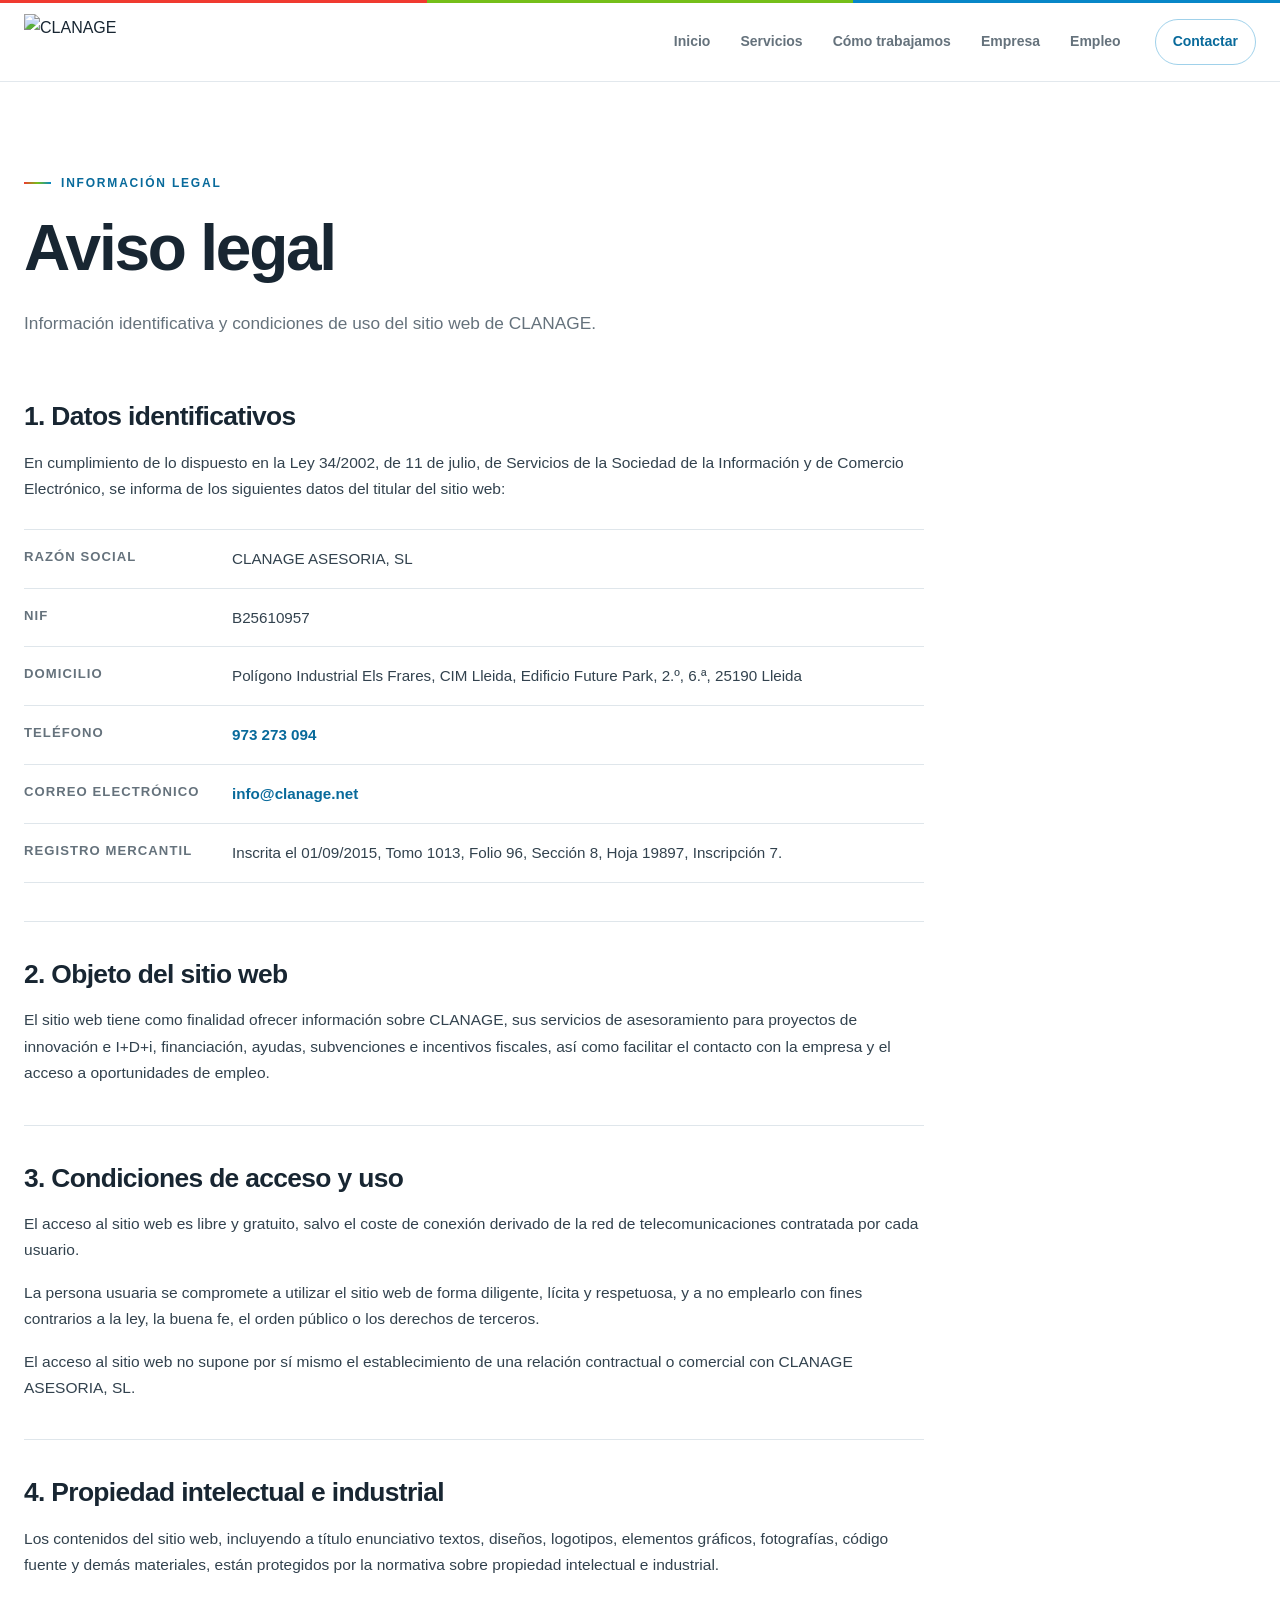
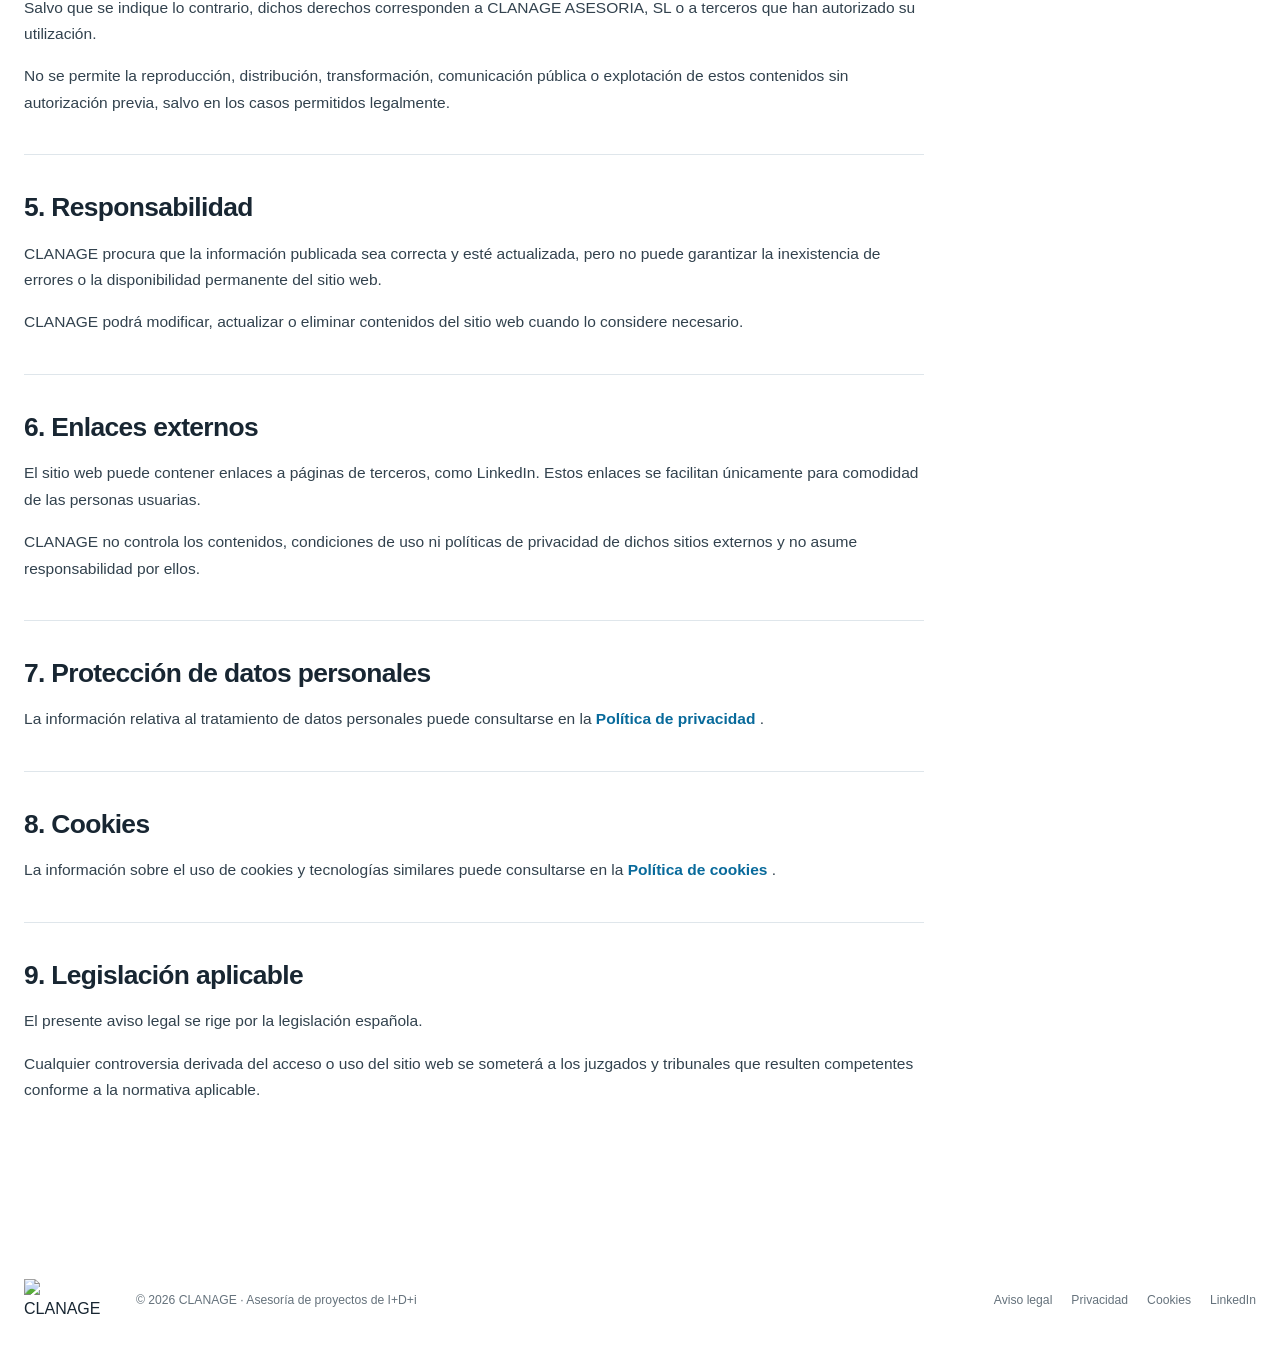
==== aviso-legal.html @ 8b99ddd6 "Add files via upload" ====
<!DOCTYPE html>
<html lang="es">
<head>
    <meta charset="UTF-8">
    <meta name="viewport" content="width=device-width, initial-scale=1.0">
    <meta
        name="description"
        content="Aviso legal del sitio web de CLANAGE ASESORIA, SL."
    >
    <meta name="theme-color" content="#ffffff">
    <title>Aviso legal | CLANAGE</title>
    <link rel="stylesheet" href="style.css">
</head>
<body>
    <a class="skip-link" href="#contenido">Saltar al contenido</a>
    <header class="site-header">
        <div class="nav-shell">
            <a
                class="brand"
                href="index.html#inicio"
                aria-label="CLANAGE, volver al inicio"
            >
                <img
                    src="assets/logo_sin_fondo.png"
                    alt="CLANAGE"
                    width="2048"
                    height="1008"
                >
            </a>
            <nav
                class="nav-menu"
                aria-label="Navegación principal"
            >
                <a href="index.html#inicio">Inicio</a>
                <a href="index.html#servicios">Servicios</a>
                <a href="index.html#metodo">Cómo trabajamos</a>
                <a href="index.html#empresa">Empresa</a>
                <a href="index.html#empleo">Empleo</a>
            </nav>
            <a
                class="header-contact"
                href="index.html#contacto"
            >
                Contactar
            </a>
        </div>
    </header>
    <main id="contenido">
        <section class="legal-page">
            <div class="section legal-shell">
                <div class="legal-header">
                    <p class="eyebrow">
                        <span></span>
                        Información legal
                    </p>
                    <h1>
                        Aviso legal
                    </h1>
                    <p>
                        Información identificativa y condiciones de uso
                        del sitio web de CLANAGE.
                    </p>
                </div>
                <div class="legal-content">
                    <section>
                        <h2>1. Datos identificativos</h2>
                        <p>
                            En cumplimiento de lo dispuesto en la Ley 34/2002,
                            de 11 de julio, de Servicios de la Sociedad de la
                            Información y de Comercio Electrónico, se informa
                            de los siguientes datos del titular del sitio web:
                        </p>
                        <dl class="legal-data">
                            <div>
                                <dt>Razón social</dt>
                                <dd>CLANAGE ASESORIA, SL</dd>
                            </div>
                            <div>
                                <dt>NIF</dt>
                                <dd>B25610957</dd>
                            </div>
                            <div>
                                <dt>Domicilio</dt>
                                <dd>
                                    Polígono Industrial Els Frares,
                                    CIM Lleida, Edificio Future Park,
                                    2.º, 6.ª, 25190 Lleida
                                </dd>
                            </div>
                            <div>
                                <dt>Teléfono</dt>
                                <dd>
                                    <a href="tel:+34973273094">
                                        973 273 094
                                    </a>
                                </dd>
                            </div>
                            <div>
                                <dt>Correo electrónico</dt>
                                <dd>
                                    <a href="mailto:info@clanage.net">
                                        info@clanage.net
                                    </a>
                                </dd>
                            </div>
                            <div>
                                <dt>Registro Mercantil</dt>
                                <dd>
                                    Inscrita el 01/09/2015,
                                    Tomo 1013, Folio 96,
                                    Sección 8, Hoja 19897,
                                    Inscripción 7.
                                </dd>
                            </div>
                        </dl>
                    </section>
                    <section>
                        <h2>2. Objeto del sitio web</h2>
                        <p>
                            El sitio web tiene como finalidad ofrecer
                            información sobre CLANAGE, sus servicios de
                            asesoramiento para proyectos de innovación e I+D+i,
                            financiación, ayudas, subvenciones e incentivos
                            fiscales, así como facilitar el contacto con la
                            empresa y el acceso a oportunidades de empleo.
                        </p>
                    </section>
                    <section>
                        <h2>3. Condiciones de acceso y uso</h2>
                        <p>
                            El acceso al sitio web es libre y gratuito,
                            salvo el coste de conexión derivado de la red
                            de telecomunicaciones contratada por cada usuario.
                        </p>
                        <p>
                            La persona usuaria se compromete a utilizar el
                            sitio web de forma diligente, lícita y respetuosa,
                            y a no emplearlo con fines contrarios a la ley,
                            la buena fe, el orden público o los derechos de
                            terceros.
                        </p>
                        <p>
                            El acceso al sitio web no supone por sí mismo
                            el establecimiento de una relación contractual
                            o comercial con CLANAGE ASESORIA, SL.
                        </p>
                    </section>
                    <section>
                        <h2>4. Propiedad intelectual e industrial</h2>
                        <p>
                            Los contenidos del sitio web, incluyendo a título
                            enunciativo textos, diseños, logotipos, elementos
                            gráficos, fotografías, código fuente y demás
                            materiales, están protegidos por la normativa
                            sobre propiedad intelectual e industrial.
                        </p>
                        <p>
                            Salvo que se indique lo contrario, dichos derechos
                            corresponden a CLANAGE ASESORIA, SL o a terceros
                            que han autorizado su utilización.
                        </p>
                        <p>
                            No se permite la reproducción, distribución,
                            transformación, comunicación pública o explotación
                            de estos contenidos sin autorización previa,
                            salvo en los casos permitidos legalmente.
                        </p>
                    </section>
                    <section>
                        <h2>5. Responsabilidad</h2>
                        <p>
                            CLANAGE procura que la información publicada
                            sea correcta y esté actualizada, pero no puede
                            garantizar la inexistencia de errores o la
                            disponibilidad permanente del sitio web.
                        </p>
                        <p>
                            CLANAGE podrá modificar, actualizar o eliminar
                            contenidos del sitio web cuando lo considere
                            necesario.
                        </p>
                    </section>
                    <section>
                        <h2>6. Enlaces externos</h2>
                        <p>
                            El sitio web puede contener enlaces a páginas
                            de terceros, como LinkedIn. Estos enlaces se
                            facilitan únicamente para comodidad de las
                            personas usuarias.
                        </p>
                        <p>
                            CLANAGE no controla los contenidos, condiciones
                            de uso ni políticas de privacidad de dichos
                            sitios externos y no asume responsabilidad por
                            ellos.
                        </p>
                    </section>
                    <section>
                        <h2>7. Protección de datos personales</h2>
                        <p>
                            La información relativa al tratamiento de datos
                            personales puede consultarse en la
                            <a href="privacidad.html">
                                Política de privacidad
                            </a>.
                        </p>
                    </section>
                    <section>
                        <h2>8. Cookies</h2>
                        <p>
                            La información sobre el uso de cookies y
                            tecnologías similares puede consultarse en la
                            <a href="cookies.html">
                                Política de cookies
                            </a>.
                        </p>
                    </section>
                    <section>
                        <h2>9. Legislación aplicable</h2>
                        <p>
                            El presente aviso legal se rige por la legislación
                            española.
                        </p>
                        <p>
                            Cualquier controversia derivada del acceso o uso
                            del sitio web se someterá a los juzgados y
                            tribunales que resulten competentes conforme
                            a la normativa aplicable.
                        </p>
                    </section>
                </div>
            </div>
        </section>
    </main>
    <footer class="site-footer">
        <div class="footer-shell">
            <a
                class="footer-brand"
                href="index.html#inicio"
                aria-label="CLANAGE, volver al inicio"
            >
                <img
                    src="assets/logo_sin_fondo_letras_negras.png"
                    alt="CLANAGE"
                >
            </a>
            <p>
                © 2026 CLANAGE · Asesoría de proyectos de I+D+i
            </p>
            <div class="footer-links">
                <a href="aviso-legal.html">
                    Aviso legal
                </a>
                <a href="privacidad.html">
                    Privacidad
                </a>
                <a href="cookies.html">
                    Cookies
                </a>
                <a
                    href="https://www.linkedin.com/company/clanage-asesoria-sl/"
                    target="_blank"
                    rel="noopener noreferrer"
                >
                    LinkedIn
                </a>
            </div>
        </div>
    </footer>
</body>
</html>
---- style.css ----
/* ============================================================
   FUENTES LOCALES
   ============================================================ */

@font-face {
    font-family: "DM Sans";
    src: url("assets/fonts/DMSans_18pt-Regular.ttf") format("truetype");
    font-weight: 400;
    font-style: normal;
    font-display: swap;
}

@font-face {
    font-family: "DM Sans";
    src: url("assets/fonts/DMSans_18pt-Medium.ttf") format("truetype");
    font-weight: 500;
    font-style: normal;
    font-display: swap;
}

@font-face {
    font-family: "DM Sans";
    src: url("assets/fonts/DMSans_18pt-SemiBold.ttf") format("truetype");
    font-weight: 600;
    font-style: normal;
    font-display: swap;
}

@font-face {
    font-family: "DM Sans";
    src: url("assets/fonts/DMSans_18pt-Bold.ttf") format("truetype");
    font-weight: 700;
    font-style: normal;
    font-display: swap;
}

@font-face {
    font-family: "Newsreader";
    src: url("assets/fonts/Newsreader_14pt-MediumItalic.ttf") format("truetype");
    font-weight: 500;
    font-style: italic;
    font-display: swap;
}

/* ============================================================
   VARIABLES Y CONFIGURACIÓN GENERAL
   ============================================================ */

:root {
    --ink: #182632;
    --ink-soft: #32424e;
    --muted: #65727c;
    --line: #dfe6eb;
    --line-strong: #cbd6dd;
    --surface: #f6f9fb;
    --white: #ffffff;

    --red: #f03a30;
    --red-soft: #fff1ef;
    --green: #75bf19;
    --green-soft: #f2fae9;
    --blue: #0787c8;
    --blue-dark: #086a9b;
    --blue-soft: #edf8fd;

    --shadow: 0 24px 70px rgba(23, 49, 68, 0.09);

    --content: 1320px;
}


* {
    box-sizing: border-box;
}


html {
    scroll-behavior: smooth;
}


body {
    margin: 0;
    color: var(--ink);
    background: var(--white);
    font-family: "DM Sans", Arial, sans-serif;
    font-size: 16px;
    line-height: 1.7;
    text-rendering: optimizeLegibility;
}


body::before {
    position: fixed;
    inset: 0 0 auto;
    z-index: 2000;

    height: 3px;

    background: linear-gradient(
        90deg,
        var(--red) 0 33.333%,
        var(--green) 33.333% 66.666%,
        var(--blue) 66.666% 100%
    );

    content: "";
}


img {
    display: block;
    max-width: 100%;
}


a {
    color: inherit;
    text-decoration: none;
}


h1,
h2,
h3,
p {
    margin-top: 0;
}


h1,
h2,
h3 {
    color: var(--ink);
    font-weight: 600;
    line-height: 1.12;
    letter-spacing: -0.035em;
}


h1 em,
h2 em {
    font-family: "Newsreader", Georgia, serif;
    font-weight: 500;
}


section[id] {
    scroll-margin-top: 92px;
}


.section {
    width: min(var(--content), calc(100% - 48px));
    margin-inline: auto;
}


.skip-link {
    position: fixed;
    top: 12px;
    left: 12px;
    z-index: 3000;

    padding: 10px 14px;

    color: var(--white);
    background: var(--ink);

    border-radius: 5px;

    transform: translateY(-150%);
}


.skip-link:focus {
    transform: translateY(0);
}


a:focus-visible {
    outline: 3px solid rgba(7, 135, 200, 0.35);
    outline-offset: 4px;
}


/* ============================================================
   CABECERA
   ============================================================ */

.site-header {
    position: fixed;
    top: 3px;
    left: 0;
    z-index: 1000;

    width: 100%;

    background: rgba(255, 255, 255, 0.94);

    border-bottom: 1px solid rgba(223, 230, 235, 0.9);

    backdrop-filter: blur(14px);
    -webkit-backdrop-filter: blur(14px);
}


.nav-shell {
    width: min(var(--content), calc(100% - 48px));
    height: 78px;

    margin-inline: auto;

    display: flex;
    align-items: center;
}


.brand {
    width: 114px;
    flex: 0 0 auto;
}


.brand img {
    width: 100%;
    height: 56px;

    object-fit: contain;
}


.nav-menu {
    display: flex;
    align-items: center;

    gap: 30px;

    margin-left: auto;
    margin-right: 34px;
}


.nav-menu a,
.header-contact {
    font-size: 0.875rem;
    font-weight: 600;
}


.nav-menu a {
    position: relative;

    color: var(--muted);

    transition: color 180ms ease;
}


.nav-menu a::after {
    position: absolute;
    right: 0;
    bottom: -8px;
    left: 0;

    height: 2px;

    background: var(--blue);

    content: "";

    transform: scaleX(0);
    transform-origin: left;

    transition: transform 180ms ease;
}


.nav-menu a:hover {
    color: var(--ink);
}


.nav-menu a:hover::after {
    transform: scaleX(1);
}


.header-contact {
    padding: 10px 17px;

    color: var(--blue-dark);

    border: 1px solid rgba(7, 135, 200, 0.38);
    border-radius: 999px;

    transition:
        color 180ms ease,
        background 180ms ease,
        border-color 180ms ease;
}


.header-contact:hover {
    color: var(--white);
    background: var(--blue-dark);
    border-color: var(--blue-dark);
}


/* ============================================================
   ELEMENTOS COMUNES
   ============================================================ */

.eyebrow {
    display: flex;
    align-items: center;

    gap: 10px;

    margin-bottom: 20px;

    color: var(--blue-dark);

    font-size: 0.75rem;
    font-weight: 700;
    letter-spacing: 0.15em;

    text-transform: uppercase;
}


.eyebrow > span {
    width: 27px;
    height: 2px;

    background: linear-gradient(
        90deg,
        var(--red),
        var(--green),
        var(--blue)
    );
}


.actions {
    display: flex;
    flex-wrap: wrap;

    gap: 12px;
}


.button {
    min-height: 52px;

    padding: 13px 20px;

    display: inline-flex;
    align-items: center;
    justify-content: center;

    gap: 22px;

    border: 1px solid transparent;
    border-radius: 7px;

    font-size: 0.9rem;
    font-weight: 700;

    transition:
        transform 180ms ease,
        box-shadow 180ms ease,
        background 180ms ease,
        border-color 180ms ease;
}


.button:hover {
    transform: translateY(-2px);
}


.button-primary {
    color: var(--white);
    background: var(--blue-dark);

    box-shadow: 0 11px 26px rgba(8, 106, 155, 0.18);
}


.button-primary:hover {
    background: #075a84;

    box-shadow: 0 14px 30px rgba(8, 106, 155, 0.24);
}


.button-secondary {
    color: var(--ink-soft);
    background: var(--white);

    border-color: var(--line-strong);
}


.button-secondary:hover {
    border-color: var(--blue);
}


/* ============================================================
   HERO
   ============================================================ */

.hero {
    position: relative;

    width: min(var(--content), calc(100% - 48px));

    min-height: 735px;

    margin-inline: auto;

    padding: 158px 0 88px;

    display: grid;

    grid-template-columns:
        minmax(0, 1.08fr)
        minmax(380px, 0.92fr);

    align-items: center;

    gap: clamp(55px, 8vw, 108px);
}


.hero::before {
    position: absolute;

    top: 80px;
    left: -260px;

    z-index: -1;

    width: 520px;
    height: 520px;

    background: radial-gradient(
        circle,
        rgba(240, 58, 48, 0.06),
        transparent 67%
    );

    content: "";

    pointer-events: none;
}


.hero-copy h1 {
    max-width: 720px;

    margin-bottom: 27px;

    font-size: clamp(3.15rem, 5.75vw, 5.35rem);
}


.hero-copy h1 em {
    display: inline;

    color: var(--blue-dark);
}


.hero-lead {
    max-width: 650px;

    margin-bottom: 34px;

    color: var(--muted);

    font-size: 1.1rem;
}


.hero-points {
    margin: 34px 0 0;

    padding: 24px 0 0;

    display: flex;
    flex-wrap: wrap;

    gap: 13px 25px;

    border-top: 1px solid var(--line);

    list-style: none;
}


.hero-points li {
    display: flex;
    align-items: center;

    gap: 9px;

    color: var(--ink-soft);

    font-size: 0.82rem;
    font-weight: 600;
}


.hero-points li::before {
    width: 6px;
    height: 6px;

    background: var(--green);

    border-radius: 50%;

    content: "";
}


.hero-points li:nth-child(2)::before {
    background: var(--red);
}


.hero-points li:nth-child(3)::before {
    background: var(--blue);
}


.hero-visual {
    position: relative;
}


.brand-card {
    position: relative;

    min-height: 490px;

    padding: 58px 44px 42px;

    display: flex;
    flex-direction: column;
    justify-content: center;

    overflow: hidden;

    background: linear-gradient(
        145deg,
        rgba(255, 255, 255, 0.98),
        rgba(246, 249, 251, 0.92)
    );

    border: 1px solid var(--line);

    border-radius: 30px;

    box-shadow: var(--shadow);
}


.brand-card::before {
    position: absolute;

    top: 0;
    right: 0;
    left: 0;

    height: 4px;

    background: linear-gradient(
        90deg,
        var(--red),
        var(--green),
        var(--blue)
    );

    content: "";
}


.brand-card > img {
    position: relative;

    z-index: 1;

    width: 100%;

    margin: 0 auto 30px;
}


.brand-card-copy {
    position: relative;

    z-index: 1;

    padding-top: 24px;

    border-top: 1px solid var(--line);
}


.brand-card-copy p {
    margin-bottom: 4px;

    color: var(--ink);

    font-size: 1.1rem;
    font-weight: 700;
}


.brand-card-copy span {
    color: var(--muted);

    font-size: 0.78rem;
    font-weight: 600;
    letter-spacing: 0.08em;

    text-transform: uppercase;
}


.brand-signals {
    position: absolute;

    right: 30px;
    bottom: 30px;

    z-index: 1;

    display: flex;

    gap: 7px;
}


.brand-signals span {
    width: 8px;
    height: 8px;

    border-radius: 50%;
}


.brand-signals span:nth-child(1) {
    background: var(--red);
}


.brand-signals span:nth-child(2) {
    background: var(--green);
}


.brand-signals span:nth-child(3) {
    background: var(--blue);
}

/* ============================================================
   CABECERAS DE SECCIÓN
   ============================================================ */

.section-heading {
    margin-bottom: 52px;

    display: grid;

    grid-template-columns: 1.15fr 0.85fr;

    align-items: end;

    gap: 80px;
}


.section-heading h2,
.method-intro h2,
.company-copy h2,
.jobs-copy h2,
.contact-main h2 {
    margin-bottom: 0;

    font-size: clamp(2.45rem, 4.2vw, 4rem);
}


.section-heading > p,
.method-intro > p:last-child,
.company-copy > p:not(.eyebrow),
.contact-main > p:not(.eyebrow) {
    margin-bottom: 0;

    color: var(--muted);

    font-size: 1.03rem;
}


/* ============================================================
   SERVICIOS
   ============================================================ */

.services-section {
    background: var(--blue-soft);

    border-block: 1px solid #d9edf6;
}


.services-shell {
    padding-block: 112px;
}


.services-grid {
    display: grid;

    grid-template-columns: repeat(
        3,
        minmax(0, 1fr)
    );

    gap: 18px;
}


.service-card {
    position: relative;

    min-height: 360px;

    padding: 34px;

    display: flex;
    flex-direction: column;

    overflow: hidden;

    background: var(--white);

    border: 1px solid var(--line);

    border-radius: 16px;

    transition:
        transform 200ms ease,
        border-color 200ms ease,
        box-shadow 200ms ease;
}


.service-card::before {
    position: absolute;

    top: 0;
    right: 0;
    left: 0;

    height: 3px;

    content: "";
}


.service-red::before {
    background: var(--red);
}


.service-green::before {
    background: var(--green);
}


.service-blue::before {
    background: var(--blue);
}


.service-card:hover {
    transform: translateY(-5px);

    border-color: var(--line-strong);

    box-shadow: 0 18px 44px rgba(24, 38, 50, 0.07);
}


.card-number {
    margin-bottom: 52px;

    color: var(--muted);

    font-size: 0.75rem;
    font-weight: 700;
    letter-spacing: 0.12em;
}


.service-card h3 {
    max-width: 280px;

    margin-bottom: 15px;

    font-size: 1.7rem;
}


.service-card p {
    margin-bottom: 25px;

    color: var(--muted);

    font-size: 0.92rem;
}


.card-label {
    margin-top: auto;

    font-size: 0.78rem;
    font-weight: 700;
}


.service-red .card-label {
    color: #bd3029;
}


.service-green .card-label {
    color: #568f12;
}


.service-blue .card-label {
    color: var(--blue-dark);
}


/* ============================================================
   MÉTODO
   ============================================================ */

.method-section {
    background: var(--white);

    border-block: 1px solid var(--line);
}


.method-shell {
    padding-block: 112px;

    display: grid;

    grid-template-columns: 0.82fr 1.18fr;

    gap: clamp(65px, 9vw, 130px);
}


.method-intro {
    align-self: start;

    position: static;
}


.method-intro h2 {
    margin-bottom: 25px;
}


.process-list {
    margin: 0;

    padding: 0;

    border-top: 1px solid var(--line-strong);

    list-style: none;
}


.process-list li {
    padding: 28px 0;

    display: grid;

    grid-template-columns: 54px 1fr;

    gap: 22px;

    border-bottom: 1px solid var(--line-strong);
}


.process-list > li > span {
    width: 40px;
    height: 40px;

    display: grid;

    place-items: center;

    color: var(--blue-dark);

    background: var(--blue-soft);

    border-radius: 50%;

    font-size: 0.72rem;
    font-weight: 700;
}


.process-list li:nth-child(2) > span {
    color: #b82c25;

    background: var(--red-soft);
}


.process-list li:nth-child(3) > span {
    color: #568f12;

    background: var(--green-soft);
}


.process-list li:nth-child(4) > span {
    color: #5f6b74;

    background: #eef1f3;
}


.process-list h3 {
    margin-bottom: 7px;

    font-size: 1.25rem;

    letter-spacing: -0.02em;
}


.process-list p {
    margin: 0;

    color: var(--muted);

    font-size: 0.93rem;
}


/* ============================================================
   EMPRESA Y VALORES
   ============================================================ */

.company-section {
    background: var(--blue-soft);

    border-block: 1px solid #d9edf6;
}


.company-shell {
    padding-block: 112px;

    display: grid;

    grid-template-columns: 1.05fr 0.95fr;

    align-items: center;

    gap: clamp(65px, 9vw, 125px);
}


.company-copy h2 {
    margin-bottom: 29px;
}


.company-copy > p + p {
    margin-top: 18px;
}


.values-panel {
    padding: 34px;

    background: var(--white);

    border: 1px solid var(--line);

    border-radius: 20px;

    box-shadow: 0 20px 55px rgba(24, 38, 50, 0.06);
}


.values-title {
    margin-bottom: 15px;

    color: var(--muted);

    font-size: 0.75rem;
    font-weight: 700;
    letter-spacing: 0.13em;

    text-transform: uppercase;
}


.value {
    padding: 21px 0;

    display: grid;

    grid-template-columns: 58px 1fr;

    align-items: center;

    gap: 18px;

    border-bottom: 1px solid var(--line);
}


.value:last-child {
    border-bottom: 0;
}


.value > span {
    width: 48px;
    height: 48px;

    display: grid;

    place-items: center;

    border-radius: 14px;

    font-size: 1.25rem;
    font-weight: 700;
}


.value-red > span {
    color: #b82c25;

    background: var(--red-soft);
}


.value-green > span {
    color: #568f12;

    background: var(--green-soft);
}


.value-blue > span {
    color: var(--blue-dark);

    background: var(--blue-soft);
}


.value h3 {
    margin-bottom: 3px;

    font-size: 1.05rem;

    letter-spacing: -0.015em;
}


.value p {
    margin: 0;

    color: var(--muted);

    font-size: 0.84rem;
}


/* ============================================================
   EMPLEO
   ============================================================ */

.jobs-section {
    background: var(--white);
}


.jobs-shell {
    padding-block: 112px;

    display: grid;

    grid-template-columns: 1.05fr 0.95fr;

    align-items: center;

    gap: clamp(65px, 9vw, 125px);
}


.jobs-copy h2 {
    max-width: 720px;

    margin-bottom: 29px;
}


.jobs-copy > p:not(.eyebrow) {
    max-width: 680px;

    margin-bottom: 0;

    color: var(--muted);

    font-size: 1.03rem;
}


.jobs-copy > p + p {
    margin-top: 18px;
}


.jobs-copy .actions {
    margin-top: 34px;
}


.jobs-panel {
    padding: 34px;

    background: var(--surface);

    border: 1px solid var(--line);

    border-radius: 20px;
}


.jobs-panel-label {
    margin-bottom: 15px;

    color: var(--blue-dark);

    font-size: 0.75rem;
    font-weight: 700;
    letter-spacing: 0.13em;

    text-transform: uppercase;
}


.jobs-panel h3 {
    margin-bottom: 17px;

    font-size: 1.75rem;
}


.jobs-panel > p:not(.jobs-panel-label) {
    margin-bottom: 27px;

    color: var(--muted);

    font-size: 0.92rem;
}


.jobs-detail {
    padding: 18px 0;

    display: grid;

    grid-template-columns: 42px 1fr;

    align-items: center;

    gap: 15px;

    border-top: 1px solid var(--line);
}


.jobs-detail > span {
    width: 34px;
    height: 34px;

    display: grid;

    place-items: center;

    color: var(--blue-dark);

    background: var(--blue-soft);

    border-radius: 50%;

    font-size: 0.7rem;
    font-weight: 700;
}


.jobs-detail p {
    margin: 0;

    color: var(--ink-soft);

    font-size: 0.88rem;
}


/* ============================================================
   CONTACTO
   ============================================================ */

.contact-section {
    position: relative;

    overflow: hidden;

    background: var(--blue-soft);

    border-top: 1px solid #d9edf6;
}


.contact-section::after {
    position: absolute;

    top: -250px;
    right: -170px;

    width: 520px;
    height: 520px;

    background: radial-gradient(
        circle,
        rgba(117, 191, 25, 0.12),
        transparent 68%
    );

    content: "";

    pointer-events: none;
}


.contact-shell {
    position: relative;

    z-index: 1;

    padding-block: 105px;

    display: grid;

    grid-template-columns: 1fr 0.9fr;

    gap: clamp(65px, 9vw, 120px);
}


.contact-main h2 {
    margin-bottom: 24px;
}


.contact-main > p:not(.eyebrow) {
    max-width: 610px;

    margin-bottom: 32px;
}


.locations {
    padding-left: 46px;

    border-left: 1px solid rgba(8, 106, 155, 0.2);
}


.locations article {
    padding: 2px 0 28px;
}


.locations article + article {
    padding-top: 28px;

    border-top: 1px solid rgba(8, 106, 155, 0.16);
}


.location-label {
    margin-bottom: 3px;

    color: var(--blue-dark);

    font-size: 0.72rem;
    font-weight: 700;
    letter-spacing: 0.12em;

    text-transform: uppercase;
}


.locations h3 {
    margin-bottom: 10px;

    font-size: 1.45rem;
}


.locations address {
    color: var(--muted);

    font-size: 0.9rem;
    font-style: normal;

    line-height: 1.75;
}


/* ============================================================
   PIE DE PÁGINA
   ============================================================ */

.site-footer {
    background: var(--white);
}


.footer-shell {
    width: min(var(--content), calc(100% - 48px));

    min-height: 98px;

    margin-inline: auto;

    display: flex;
    align-items: center;

    gap: 30px;
}


.footer-brand {
    width: 82px;

    flex: 0 0 auto;
}


.footer-shell p {
    margin: 0;

    color: var(--muted);

    font-size: 0.76rem;
}


.footer-links {
    margin-left: auto;

    display: flex;
    flex-wrap: wrap;

    gap: 19px;
}


.footer-links a {
    color: var(--muted);

    font-size: 0.76rem;

    transition: color 180ms ease;
}


.footer-links a:hover {
    color: var(--blue-dark);
}

/* ============================================================
   PÁGINAS LEGALES
   ============================================================ */

.legal-page {
    min-height: calc(100vh - 98px);
    padding-top: 81px;
    background: var(--white);
}


.legal-shell {
    padding-block: 92px 110px;
}


.legal-header {
    max-width: 850px;
    margin-bottom: 64px;
}


.legal-header h1 {
    margin-bottom: 24px;
    font-size: clamp(3rem, 5vw, 5rem);
}


.legal-header > p:not(.eyebrow) {
    max-width: 720px;
    margin-bottom: 0;

    color: var(--muted);

    font-size: 1.08rem;
}


.legal-content {
    max-width: 900px;
}


.legal-content section {
    padding: 38px 0;
    border-top: 1px solid var(--line);
}


.legal-content section:first-child {
    padding-top: 0;
    border-top: 0;
}


.legal-content h2 {
    margin-bottom: 18px;

    font-size: 1.65rem;
    letter-spacing: -0.025em;
}


.legal-content p {
    margin-bottom: 16px;

    color: var(--ink-soft);

    font-size: 0.97rem;
}


.legal-content p:last-child {
    margin-bottom: 0;
}


.legal-content a {
    color: var(--blue-dark);
    font-weight: 600;
}


.legal-content a:hover {
    text-decoration: underline;
}


.legal-content ul {
    margin: 20px 0 0;
    padding-left: 22px;
}


.legal-content li {
    margin-bottom: 8px;

    color: var(--ink-soft);

    font-size: 0.97rem;
}


.legal-data {
    margin: 26px 0 0;
}


.legal-data > div {
    padding: 16px 0;

    display: grid;

    grid-template-columns: 180px 1fr;

    gap: 28px;

    border-top: 1px solid var(--line);
}


.legal-data > div:last-child {
    border-bottom: 1px solid var(--line);
}


.legal-data dt {
    color: var(--muted);

    font-size: 0.82rem;
    font-weight: 700;

    text-transform: uppercase;

    letter-spacing: 0.08em;
}


.legal-data dd {
    margin: 0;

    color: var(--ink-soft);

    font-size: 0.95rem;
}

/* ============================================================
   ADAPTACIÓN A TABLETS
   ============================================================ */

@media (max-width: 980px) {

    .hero {
        grid-template-columns:
            minmax(0, 1fr)
            minmax(330px, 0.82fr);

        gap: 45px;
    }


    .brand-card {
        min-height: 420px;

        padding-inline: 34px;
    }


    .services-grid {
        grid-template-columns: 1fr 1fr;
    }


    .service-card:last-child {
        grid-column: 1 / -1;

        min-height: 300px;
    }


    .nav-menu {
        gap: 20px;

        margin-right: 22px;
    }
}


/* ============================================================
   ADAPTACIÓN A MÓVILES Y TABLETS PEQUEÑAS
   ============================================================ */

@media (max-width: 780px) {

    .section,
    .hero,
    .nav-shell,
    .footer-shell {
        width: min(100% - 32px, var(--content));
    }


    .nav-shell {
        height: 70px;
    }


    .brand {
        width: 102px;
    }


    .nav-menu {
        display: none;
    }


    .header-contact {
        margin-left: auto;

        padding: 8px 14px;

        font-size: 0.8rem;
    }


    .hero {
        min-height: auto;

        padding: 125px 0 72px;

        grid-template-columns: 1fr;

        gap: 54px;
    }


    .hero-copy h1 {
        max-width: 680px;

        font-size: clamp(2.8rem, 11.5vw, 4.8rem);
    }


    .hero-lead {
        font-size: 1rem;
    }


    .hero-visual {
        width: min(100%, 520px);

        margin-inline: auto;
    }


    .brand-card {
        min-height: 390px;
    }


    .services-shell,
    .company-shell,
    .jobs-shell,
    .method-shell,
    .contact-shell {
        padding-block: 78px;
    }


    .section-heading,
    .method-shell,
    .company-shell,
    .jobs-shell,
    .contact-shell {
        grid-template-columns: 1fr;

        gap: 42px;
    }


    .section-heading {
        margin-bottom: 38px;
    }


    .section-heading h2,
    .method-intro h2,
    .company-copy h2,
    .jobs-copy h2,
    .contact-main h2 {
        font-size: clamp(2.25rem, 9vw, 3.6rem);
    }


    .services-grid {
        grid-template-columns: 1fr;
    }


    .service-card,
    .service-card:last-child {
        grid-column: auto;

        min-height: 315px;
    }


    .method-intro {
        position: static;
    }


    .locations {
        padding-top: 36px;
        padding-left: 0;

        border-top: 1px solid rgba(8, 106, 155, 0.2);
        border-left: 0;
    }


    .footer-shell {
        padding: 25px 0;

        flex-wrap: wrap;
    }


    .footer-shell p {
        order: 3;

        width: 100%;
    }

    .legal-shell {
        padding-block: 72px;
    }


    .legal-header {
        margin-bottom: 46px;
    }


    .legal-header h1 {
        font-size: clamp(2.6rem, 11vw, 4rem);
    }


    .legal-data > div {
        grid-template-columns: 1fr;

        gap: 5px;
    }
}


/* ============================================================
   ADAPTACIÓN A MÓVILES PEQUEÑOS
   ============================================================ */

@media (max-width: 520px) {

    .actions {
        flex-direction: column;
    }


    .button {
        width: 100%;
    }


    .hero-points {
        display: grid;

        gap: 10px;
    }


    .brand-card {
        min-height: 330px;

        padding: 44px 25px 30px;

        border-radius: 22px;
    }


    .brand-card-copy {
        padding-top: 19px;
    }


    .brand-card-copy p {
        font-size: 1rem;
    }


    .brand-card-copy span {
        font-size: 0.68rem;
    }


    .brand-signals {
        right: 24px;
        bottom: 24px;
    }


    .service-card,
    .values-panel,
    .jobs-panel {
        padding: 28px;
    }


    .card-number {
        margin-bottom: 40px;
    }


    .process-list li {
        grid-template-columns: 44px 1fr;

        gap: 14px;
    }


    .value {
        grid-template-columns: 50px 1fr;

        gap: 13px;
    }


    .value > span {
        width: 43px;
        height: 43px;
    }


    .footer-shell {
        display: grid;

        grid-template-columns: 82px 1fr;

        gap: 18px;
    }


    .footer-links {
        margin-left: 0;

        justify-content: flex-end;

        gap: 12px;
    }


    .footer-shell p {
        grid-column: 1 / -1;
    }
}


/* ============================================================
   ACCESIBILIDAD: REDUCIR ANIMACIONES
   ============================================================ */

@media (prefers-reduced-motion: reduce) {

    html {
        scroll-behavior: auto;
    }


    *,
    *::before,
    *::after {
        scroll-behavior: auto !important;

        transition-duration: 0.01ms !important;
    }
}
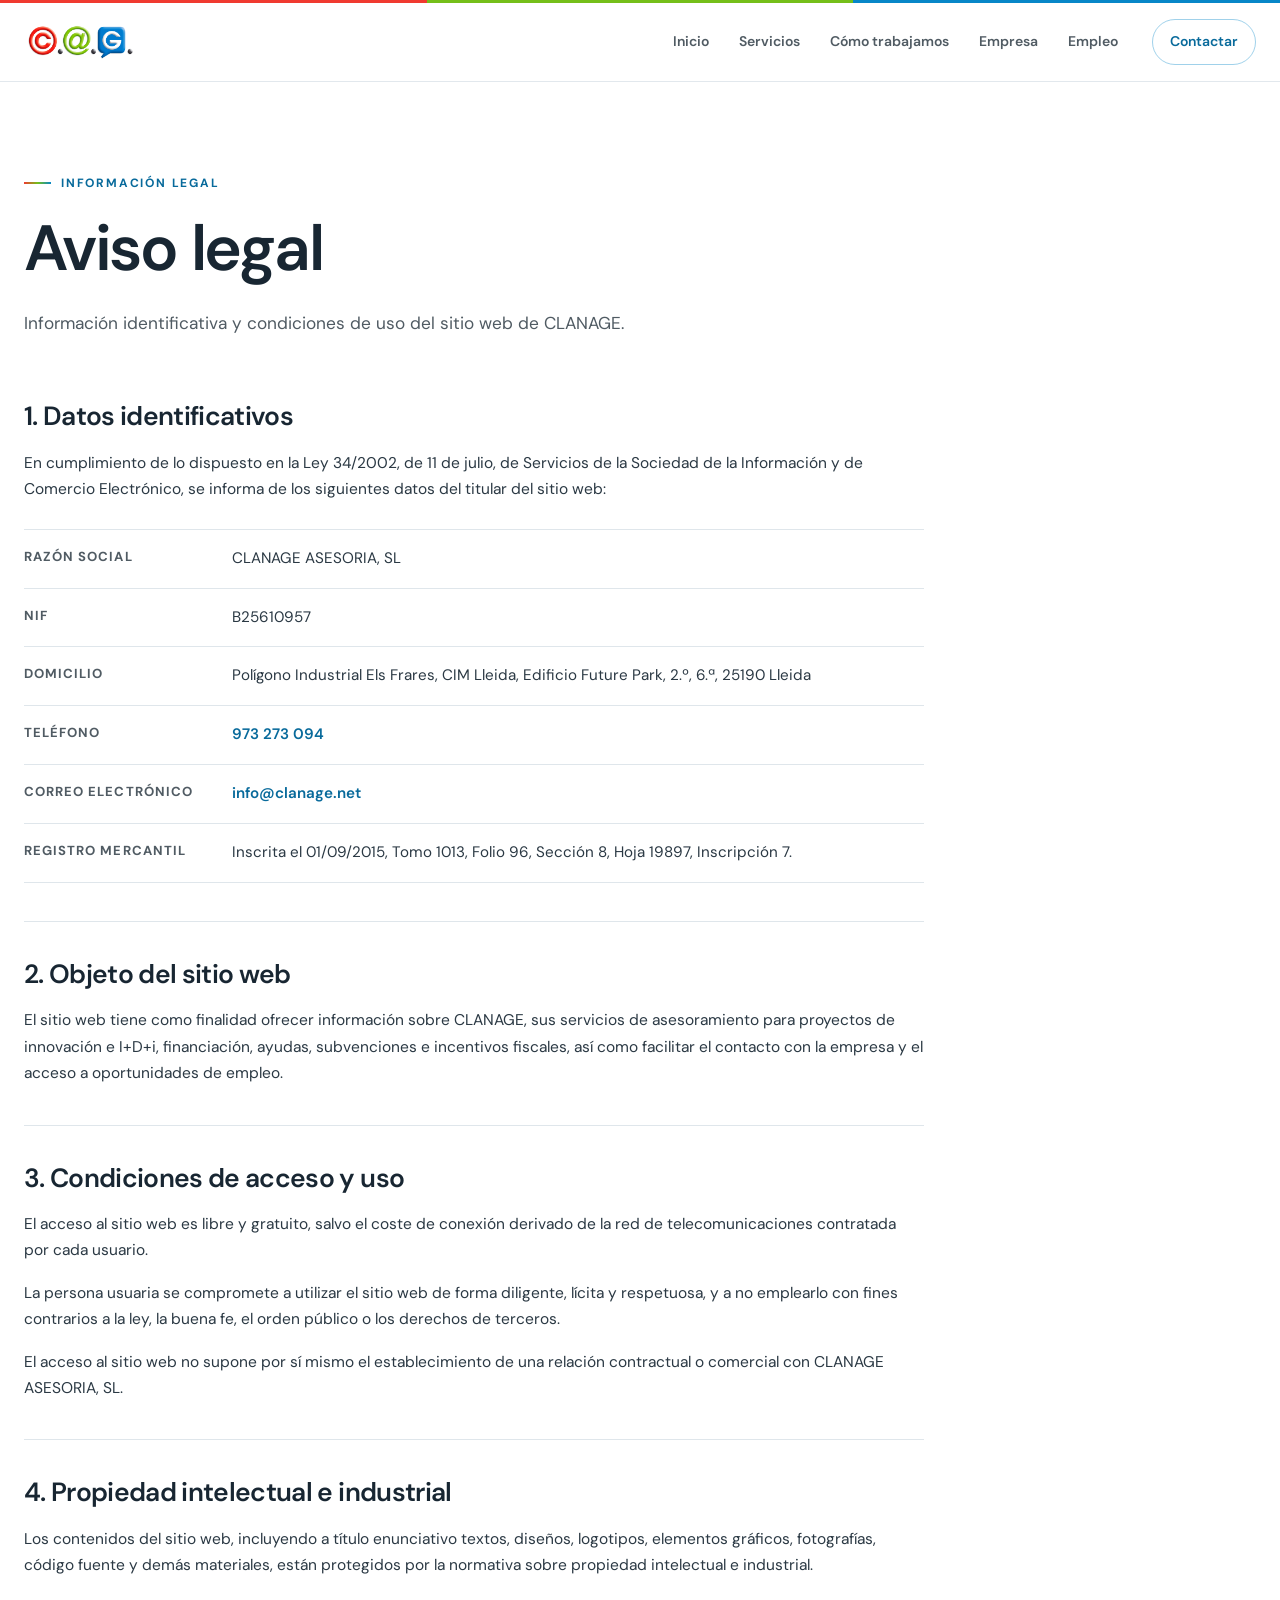
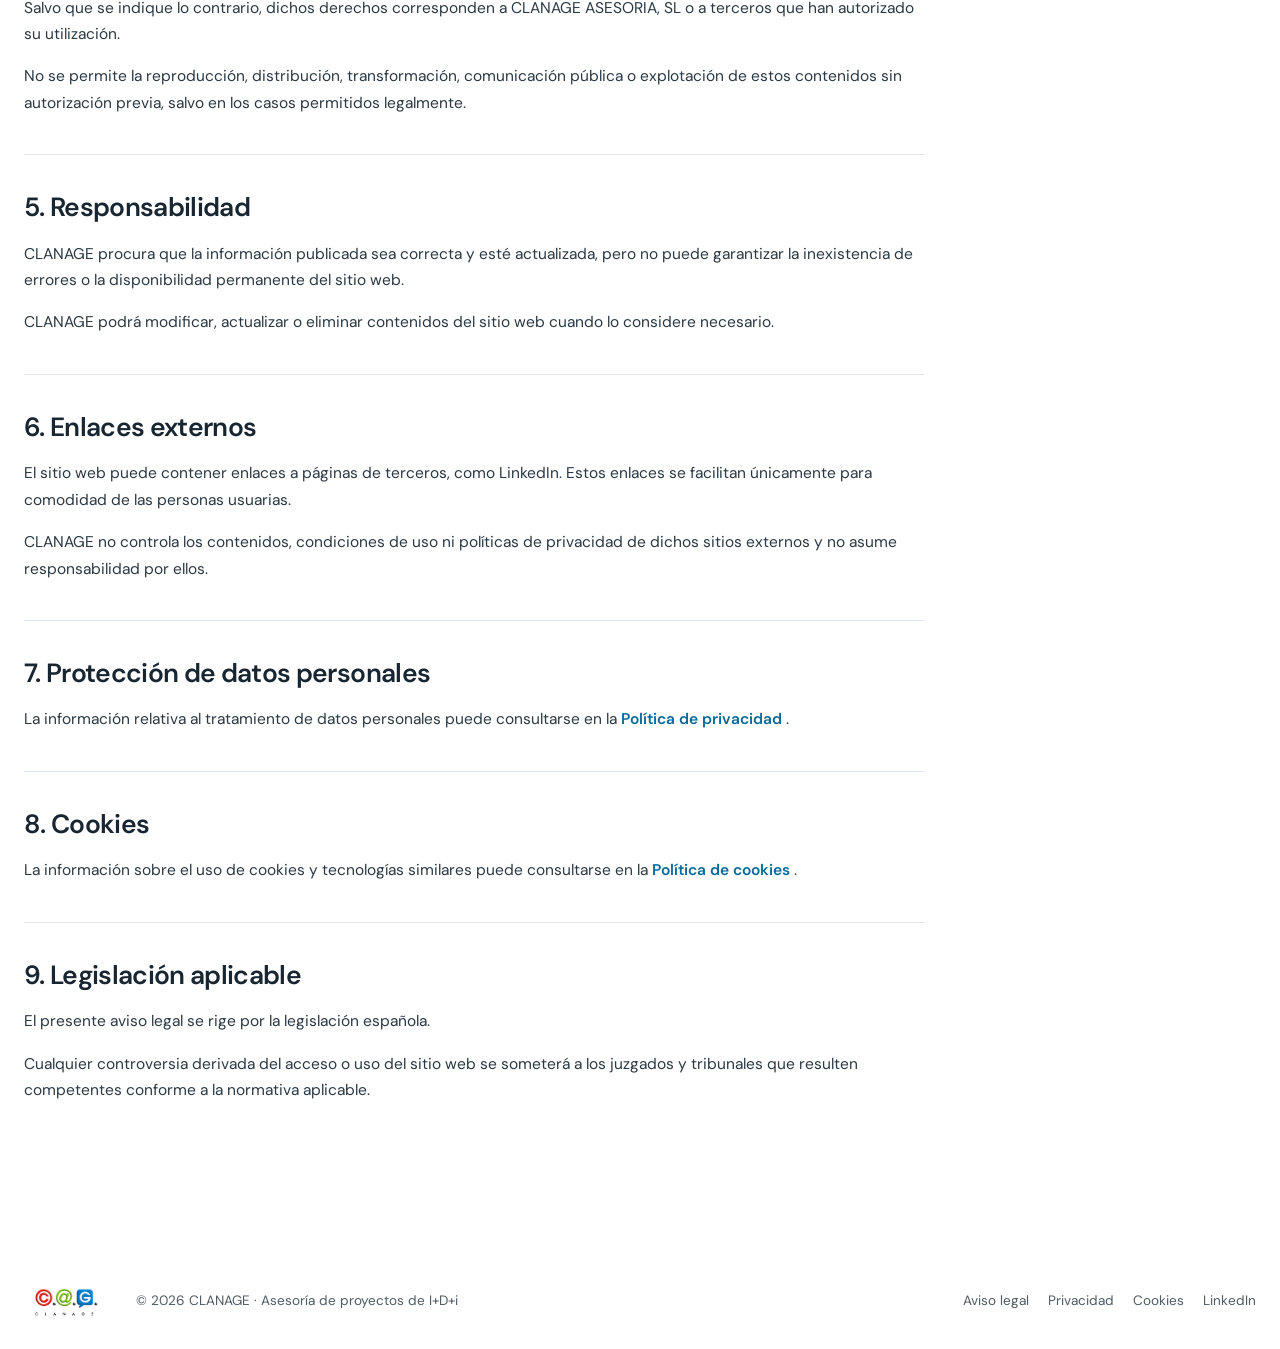
==== commit a5af119a: "favicon aviso-legal.html" ====
--- a/aviso-legal.html
+++ b/aviso-legal.html
@@ -9,6 +9,7 @@
     >
     <meta name="theme-color" content="#ffffff">
     <title>Aviso legal | CLANAGE</title>
+    <link rel="icon" type="image/png" href="assets/logo_redondo.png">
     <link rel="stylesheet" href="style.css">
 </head>
 <body>
--- a/style.css
+++ b/style.css
@@ -48,8 +48,8 @@
 
 :root {
     --ink: #182632;
-    --ink-soft: #32424e;
-    --muted: #65727c;
+    --ink-soft: #2b3944;
+    --muted: #505b63;
     --line: #dfe6eb;
     --line-strong: #cbd6dd;
     --surface: #f6f9fb;
@@ -330,6 +330,11 @@
 }
 
 
+.hero-eyebrow {
+    text-transform: none;
+}
+
+
 .eyebrow > span {
     width: 27px;
     height: 2px;
@@ -510,7 +515,7 @@
 
     color: var(--ink-soft);
 
-    font-size: 0.82rem;
+    font-size: 0.9rem;
     font-weight: 600;
 }
 
@@ -519,16 +524,16 @@
     width: 6px;
     height: 6px;
 
+    background: var(--red);
+
+    border-radius: 50%;
+
+    content: "";
+}
+
+
+.hero-points li:nth-child(2)::before {
     background: var(--green);
-
-    border-radius: 50%;
-
-    content: "";
-}
-
-
-.hero-points li:nth-child(2)::before {
-    background: var(--red);
 }
 
 
@@ -611,6 +616,11 @@
 }
 
 
+.brand-card-copy .keep-case {
+    text-transform: none;
+}
+
+
 .brand-card-copy p {
     margin-bottom: 4px;
 
@@ -624,7 +634,7 @@
 .brand-card-copy span {
     color: var(--muted);
 
-    font-size: 0.78rem;
+    font-size: 0.85rem;
     font-weight: 600;
     letter-spacing: 0.08em;
 
@@ -810,7 +820,7 @@
 
 
 .service-card h3 {
-    max-width: 280px;
+    max-width: 288px;
 
     margin-bottom: 15px;
 
@@ -1018,7 +1028,7 @@
 
     color: var(--muted);
 
-    font-size: 0.75rem;
+    font-size: 0.85rem;
     font-weight: 700;
     letter-spacing: 0.13em;
 
@@ -1096,7 +1106,7 @@
 
     color: var(--muted);
 
-    font-size: 0.84rem;
+    font-size: 0.9rem;
 }
 
 
@@ -1380,7 +1390,7 @@
 
     color: var(--muted);
 
-    font-size: 0.76rem;
+    font-size: 0.85rem;
 }
 
 
@@ -1397,7 +1407,7 @@
 .footer-links a {
     color: var(--muted);
 
-    font-size: 0.76rem;
+    font-size: 0.85rem;
 
     transition: color 180ms ease;
 }
